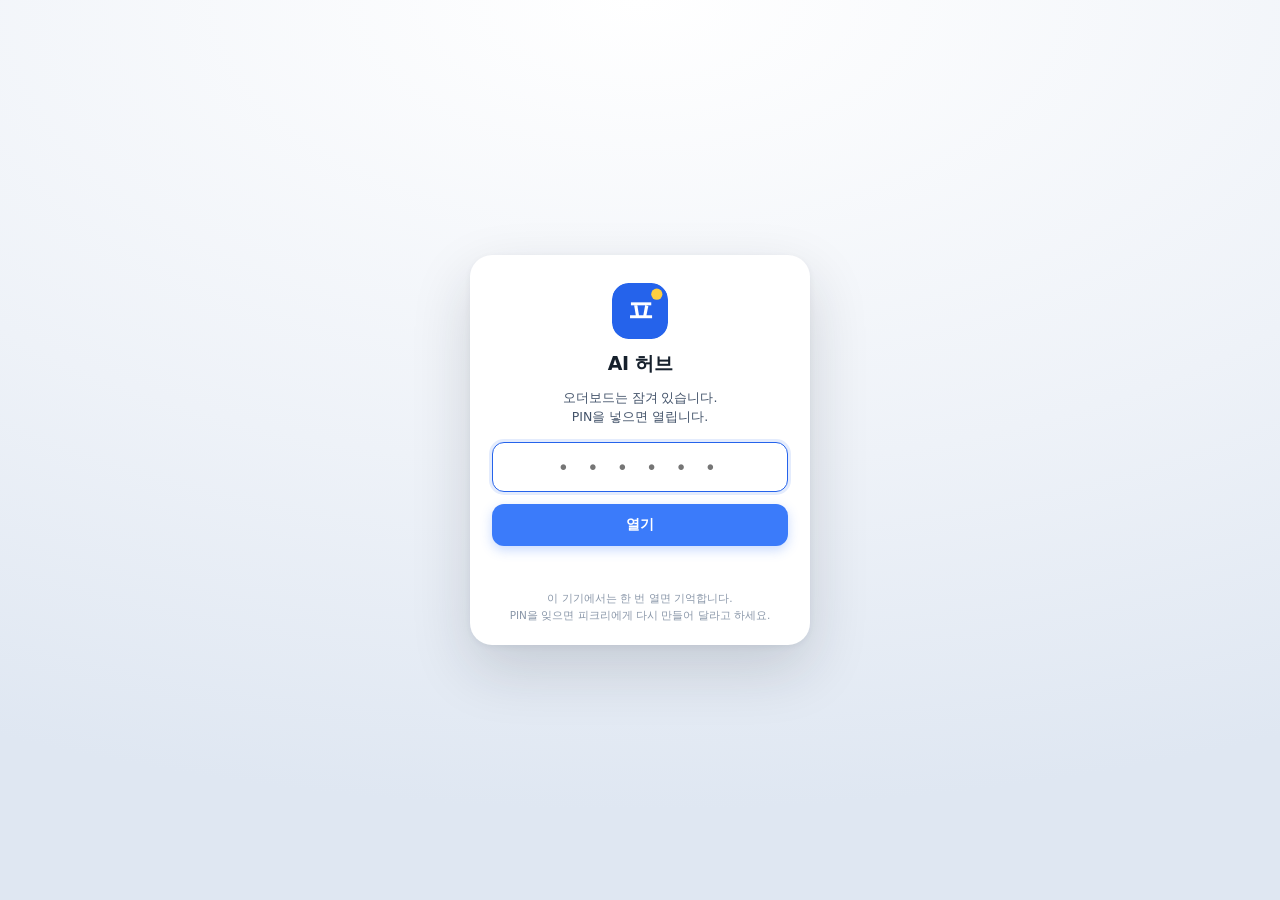
==== index.html @ d7af2b0c "AI 허브 PWA 배포 (PIN 잠금)" ====
<!DOCTYPE html>
<html lang="ko">
<head>
<meta charset="utf-8" />
<meta name="viewport" content="width=device-width, initial-scale=1, viewport-fit=cover" />
<meta name="theme-color" content="#2563eb" />
<meta name="apple-mobile-web-app-capable" content="yes" />
<meta name="mobile-web-app-capable" content="yes" />
<meta name="apple-mobile-web-app-status-bar-style" content="default" />
<meta name="apple-mobile-web-app-title" content="AI 허브" />
<link rel="manifest" href="manifest.json" />
<link rel="apple-touch-icon" href="icons/icon-180.png" />
<title>AI 허브 · 피크리 · 부이 · 키링 · 뀨</title>
<link rel="stylesheet" href="styles.css" />
<link rel="icon" href="data:image/svg+xml,<svg xmlns='http://www.w3.org/2000/svg' viewBox='0 0 32 32'><rect width='32' height='32' rx='9' fill='%232eb872'/><text x='16' y='23' font-size='19' font-weight='800' text-anchor='middle' fill='%23fff' font-family='sans-serif'>ㅍ</text></svg>" />
</head>
<body>
<!-- AI 허브 PWA — 잠금 화면 (스냅샷은 AES-GCM으로 암호화되어 있습니다) -->
<div class="lock" id="lock">
  <form class="lock-card" id="lockForm" autocomplete="off">
    <div class="lock-mark" aria-hidden="true">
      <svg viewBox="0 0 40 40"><rect width="40" height="40" rx="12" fill="#2563eb"/><text x="20" y="28" font-size="22" font-weight="800" text-anchor="middle" fill="#ffffff" font-family="sans-serif">ㅍ</text><circle cx="32" cy="8" r="4" fill="#ffcf3f"/></svg>
    </div>
    <h1 class="lock-title">AI 허브</h1>
    <p class="lock-sub">오더보드는 잠겨 있습니다.<br>PIN을 넣으면 열립니다.</p>
    <label class="lock-field">
      <span class="sr-only">PIN</span>
      <input id="lockPin" type="password" inputmode="numeric" pattern="[0-9]*" maxlength="8" placeholder="• • • • • •" aria-label="PIN" />
    </label>
    <button class="send-btn lock-btn" id="lockBtn" type="submit">열기</button>
    <p class="lock-msg" id="lockMsg" role="status"></p>
    <p class="lock-fine">이 기기에서는 한 번 열면 기억합니다.<br>PIN을 잊으면 피크리에게 다시 만들어 달라고 하세요.</p>
  </form>
</div>
<div class="app">

  <!-- ===================== 상단 ===================== -->
  <header class="topbar">
    <div class="topbar-main">
      <div class="brand">
        <div class="brand-mark" aria-hidden="true">
          <svg viewBox="0 0 40 40"><rect width="40" height="40" rx="12" fill="#2eb872"/><text x="20" y="28" font-size="22" font-weight="800" text-anchor="middle" fill="#ffffff" font-family="sans-serif">ㅍ</text><circle cx="32" cy="8" r="4" fill="#ffcf3f"/></svg>
        </div>
        <div class="brand-txt">
          <div class="brand-line">
            <strong>AI 허브</strong>
            <span class="livepill" id="livePill" title="연결 상태">
              <span class="dot" id="liveDot"></span><span id="liveText">연결 확인 중</span>
            </span>
          </div>
          <p class="brand-sub" id="brandSub">AI들이 실시간으로 답합니다</p>
        </div>
      </div>

      <div class="topbar-actions">
        <button class="icon-btn" id="refreshBtn" type="button" title="오더보드 새로고침" aria-label="새로고침">⟳</button>
        <button class="ghost-btn" id="topSettingsBtn" type="button">설정</button>
      </div>
    </div>

    <!-- AI 프로필 배지 -->
    <div class="profiles" id="profiles" aria-label="참여 AI"></div>
  </header>

  <!-- ===================== 탭 ===================== -->
  <nav class="tabs" role="tablist" aria-label="화면 전환">
    <button class="tab active" role="tab" aria-selected="true" data-view="chat" type="button">
      <span class="tab-ico" aria-hidden="true">💬</span><span class="tab-label">단톡방</span><span class="tab-count" id="tabCountChat">–</span>
    </button>
    <button class="tab" role="tab" aria-selected="false" data-view="board" type="button">
      <span class="tab-ico" aria-hidden="true">📋</span><span class="tab-label">오더보드·토론</span><span class="tab-count" id="tabCountBoard">–</span>
    </button>
    <button class="tab" role="tab" aria-selected="false" data-view="settings" type="button">
      <span class="tab-ico" aria-hidden="true">⚙️</span><span class="tab-label">설정</span><span class="tab-count" id="tabCountSettings">–</span>
    </button>
  </nav>

  <main class="main">

    <!-- ===================== 단톡방 ===================== -->
    <section class="view active" id="view-chat" role="tabpanel" aria-label="AI 단톡방">
      <div class="room">

        <div class="room-bar">
          <div class="room-title">
            <span class="room-ico" aria-hidden="true">💬</span>
            <div class="room-tt">
              <strong>AI 단톡방</strong>
              <span id="roomSub">피크리 · 부이 · 키링 · 뀨 · 제미나이 · 클로드 · 방장</span>
            </div>
          </div>
          <div class="room-tools">
            <span class="engine-pill" id="enginePill">Gemini 키 없음</span>
            <span class="round-pill" id="roundPill" hidden></span>
            <button class="icon-btn" id="jumpBottom" type="button" title="맨 아래로" aria-label="맨 아래로">↓</button>
          </div>
        </div>

        <div class="room-feed" id="roomFeed" aria-live="polite" aria-label="대화 타임라인"></div>

        <!-- 하단 고정 입력: 대상 칩 + 입력 + 전송 -->
        <form class="room-composer" id="composerForm" autocomplete="off">
          <div class="chips mini" id="chipsMini" role="radiogroup" aria-label="대상 선택">
            <button class="chip-target" type="button" data-target="모두에게" role="radio" aria-checked="true"><span class="ct-ico">📣</span>모두에게</button>
            <button class="chip-target" type="button" data-target="피크리" role="radio" aria-checked="false"><span class="ct-av" data-av="pikri"></span>피크리</button>
            <button class="chip-target" type="button" data-target="부이" role="radio" aria-checked="false"><span class="ct-av" data-av="bui"></span>부이</button>
            <button class="chip-target" type="button" data-target="키링" role="radio" aria-checked="false"><span class="ct-av" data-av="keyring"></span>키링</button>
            <button class="chip-target" type="button" data-target="뀨" role="radio" aria-checked="false"><span class="ct-av" data-av="kkyu"></span>뀨</button>
            <button class="chip-target" type="button" data-target="제미나이" role="radio" aria-checked="false"><span class="ct-av" data-av="gemini"></span>제미나이</button>
            <button class="chip-target" type="button" data-target="클로드" role="radio" aria-checked="false"><span class="ct-av" data-av="claude"></span>클로드</button>
          </div>
          <div class="inputrow">
            <textarea id="roomInput" rows="1" placeholder="방장님, 한마디 던져 보세요" aria-label="메시지 입력"></textarea>
            <button class="send-btn" id="roomSend" type="button" aria-label="보내기">전송</button>
          </div>
          <div class="composer-foot">
            <span class="fine" id="sendHint">설정에서 Gemini 키를 넣으면 4명이 바로 답합니다</span>
          </div>
        </form>
      </div>
    </section>

    <!-- ===================== 오더보드·토론로그 ===================== -->
    <section class="view" id="view-board" role="tabpanel" aria-label="오더보드·토론로그">
      <div class="page">
        <div class="page-head">
          <div>
            <h2>오더보드 · 토론로그</h2>
            <p class="page-sub" id="boardSub">구글 시트 <b>AI 비서 통합 오더 보드</b>를 그대로 읽어옵니다.</p>
          </div>
          <div class="page-tools">
            <div class="seg" id="viewToggle" role="group" aria-label="보기 방식">
              <button class="seg-btn active" data-layout="card" type="button">카드</button>
              <button class="seg-btn" data-layout="table" type="button">표</button>
            </div>
          </div>
        </div>

        <div class="filters" id="boardFilters">
          <button class="filter active" data-filter="all" type="button">전체 <b>–</b></button>
          <button class="filter" data-filter="진행중" type="button">진행중 <b>–</b></button>
          <button class="filter" data-filter="검수완료" type="button">검수완료 <b>–</b></button>
          <button class="filter" data-filter="확정" type="button">확정 <b>–</b></button>
          <button class="filter" data-filter="대기" type="button">대기 <b>–</b></button>
          <div class="filter-search">
            <input id="boardSearch" type="search" placeholder="오더 내용 · AI 의견 검색" aria-label="오더 검색" />
          </div>
        </div>

        <div class="orders card-layout" id="orderList"></div>
        <div class="table-wrap" id="orderTableWrap" hidden>
          <table class="cmp orders-table">
            <thead>
              <tr><th>ID</th><th>등록</th><th>오더 내용</th><th>담당</th><th>상태</th><th>의견</th><th>결론</th></tr>
            </thead>
            <tbody id="orderTableBody"></tbody>
          </table>
        </div>

        <h3 class="sec-h">🔥 토론로그 <span class="sec-sub">AI들이 서로 교차확인·반론·보완한 기록</span></h3>
        <div class="threads" id="threadList"></div>
      </div>
    </section>

    <!-- ===================== 설정 ===================== -->
    <section class="view" id="view-settings" role="tabpanel" aria-label="설정">
      <div class="page narrow">
        <div class="page-head">
          <div>
            <h2>설정</h2>
            <p class="page-sub">실시간 엔진과 연결 상태를 여기서 관리합니다. 비밀값은 이 브라우저에만 저장됩니다.</p>
          </div>
        </div>

        <!-- Gemini 실시간 엔진 -->
        <div class="card block" id="geminiCard">
          <h3 class="card-h">실시간 AI 단톡방 · Gemini <span class="tag-local">이 브라우저에만 저장</span></h3>
          <p class="fine">
            API 키를 넣으면 단톡방에서 부이 → 키링 → 뀨 → 피크리가 <b>실시간으로 이어서</b> 답합니다.
            키는 이 브라우저의 <code>localStorage</code>에만 남고, 코드·GitHub 저장소에는 절대 저장하지 않습니다.
            키 발급: <a href="https://aistudio.google.com/apikey" target="_blank" rel="noopener noreferrer">aistudio.google.com/apikey</a>
          </p>
          <label class="field">
            <span>Gemini API 키 <b class="state" id="geminiKeyState">없음</b></span>
            <input id="geminiKey" type="password" autocomplete="off" spellcheck="false" placeholder="AQ.… 또는 AIza…" />
          </label>
          <label class="field">
            <span>모델 <b class="state" id="geminiModelState">—</b></span>
            <select id="geminiModelPick" aria-label="모델 선택">
              <option value="gemini-4-argon">아르곤 · 최상위 (gemini-4-argon) — 유료 등급 필요</option>
              <option value="gemini-4-hydrogen">하이드로젠 · 고성능 (gemini-4-hydrogen) — 기본</option>
              <option value="gemini-3.8-flash">3.8 flash (gemini-3.8-flash)</option>
              <option value="gemini-3.5-flash">3.5 flash (gemini-3.5-flash)</option>
              <option value="gemini-3.1-flash-lite">3.1 flash-lite · 빠름</option>
              <option value="gemini-3.5-flash-lite">3.5 flash-lite · 가장 빠름</option>
              <option value="__custom">직접 입력…</option>
            </select>
          </label>
          <label class="field">
            <span>모델 ID (위에서 고르거나 직접 입력)</span>
            <input id="geminiModel" type="text" list="geminiModelList" autocomplete="off" spellcheck="false" placeholder="gemini-4-hydrogen" />
            <datalist id="geminiModelList"></datalist>
          </label>
          <div class="row-actions">
            <button class="ghost-btn primary" id="saveGemini" type="button">저장</button>
            <button class="ghost-btn" id="loadModels" type="button">모델 목록 불러오기</button>
            <button class="ghost-btn" id="testGemini" type="button">연결 테스트</button>
            <button class="ghost-btn" id="clearGemini" type="button">키 지우기</button>
          </div>
          <p class="fine" id="geminiResult">기본값: 하이드로젠(gemini-4-hydrogen). 아르곤은 유료 등급 키에서 동작합니다.</p>
        </div>

        <!-- 텔레그램 미러 -->
        <div class="card block">
          <h3 class="card-h">텔레그램 연동 (선택) <span class="tag-local">이 브라우저에만 저장</span></h3>
          <p class="fine">
            봇 토큰과 방 ID를 넣으면 단톡방 대화를 텔레그램 방으로도 보낼 수 있습니다.
          </p>
          <label class="field">
            <span>텔레그램 봇 토큰</span>
            <input id="localToken" type="password" autocomplete="off" placeholder="1234567890:AAH… (비워두면 저장 안 함)" />
          </label>
          <label class="field">
            <span>텔레그램 방 ID</span>
            <input id="localChat" type="text" inputmode="numeric" autocomplete="off" placeholder="-100…" />
          </label>
          <label class="switch">
            <input id="tgMirror" type="checkbox" />
            <span>단톡방 대화를 텔레그램에도 보내기</span>
          </label>
          <div class="row-actions">
            <button class="ghost-btn primary" id="saveLocal" type="button">저장</button>
            <button class="ghost-btn" id="clearLocal" type="button">지우기</button>
            <button class="ghost-btn" id="verifyBtn" type="button">텔레그램 자격 확인</button>
          </div>
          <p class="fine" id="verifyResult"></p>
        </div>

        <!-- 대화 기록 -->
        <div class="card block">
          <h3 class="card-h">대화 기록</h3>
          <p class="fine" id="roomHistoryInfo">저장된 메시지 0개 · 이 브라우저에만 남습니다</p>
          <div class="row-actions">
            <button class="ghost-btn" id="roomExport" type="button">기록 복사</button>
            <button class="ghost-btn" id="roomReset" type="button">대화 초기화</button>
          </div>
          <p class="fine">새로고침해도 대화는 이어집니다. 초기화해도 오더보드·시트는 그대로입니다.</p>
        </div>

        <!-- 연결 상태 -->
        <div class="card block" id="settingsStatus">
          <h3 class="card-h">연결 상태</h3>
          <div id="serverStatus" class="kv"></div>
          <div class="row-actions">
            <button class="ghost-btn" id="refreshBtn2" type="button">오더보드 새로고침</button>
          </div>
        </div>

        <div class="card block">
          <h3 class="card-h">보안 체크리스트</h3>
          <ul class="checklist">
            <li>Gemini API 키·봇 토큰은 <b>index.html · app.js · room.js</b>에 절대 넣지 않는다 — 브라우저 <code>localStorage</code>에만</li>
            <li>공개 저장소(alfksehfltk1/AI-Hub)에는 스냅샷을 <b>AES-GCM</b>으로 암호화해 올린다 (PIN 없이는 못 읽음)</li>
            <li>앱은 PIN 잠금 뒤에 열린다 — 폰을 잠깐 빌려줘도 대화·오더가 보이지 않는다</li>
            <li>API 키는 브라우저에서만 쓰이고, 화면·로그·저장 파일에 평문으로 남기지 않는다</li>
            <li>텔레그램 미러는 켤 때만 전송한다 (기본 꺼짐)</li>
          </ul>
        </div>

        <div class="card block">
          <h3 class="card-h">홈 화면에 추가</h3>
          <pre class="code">삼성 인터넷 : 메뉴(≡) → 홈 화면에 추가
크롬        : ⋮ → 앱 설치 / 홈 화면에 추가</pre>
          <p class="fine">
            추가하면 주소창 없이 <b>단독 앱</b>으로 열립니다. 화면은 마지막으로 받은 스냅샷을 함께 저장해 두어
            잠깐 인터넷이 끊겨도 보입니다.
          </p>
        </div>
      </div>
    </section>
  </main>
</div>

<div class="toast" id="toast" role="status" hidden></div>

<script src="lock.js"></script>
</body>
</html>
---- styles.css ----
/* =========================================================
   AI 허브 — 피크리 · 부이 · 키링 · 뀨
   styles.css  (v2)
   ========================================================= */

:root{
  --ink:#16202c;
  --ink-2:#43536a;
  --ink-3:#8a97a9;
  --line:#e4eaf3;
  --line-2:#eef2f8;
  --surface:#ffffff;
  --canvas:#eef2f8;

  --green:#2eb872;
  --green-ink:#1c8f56;
  --green-soft:#e8f8ef;
  --yellow:#ffc93c;
  --yellow-soft:#fff8e3;
  --violet:#7a6cf0;
  --violet-soft:#f0edff;
  --blue:#2f7bf6;
  --blue-soft:#e9f1ff;
  --red:#d9534f;

  --chat-top:#e9f0f9;
  --chat-bottom:#dbe5f2;
  --user-bubble:#3b7bfa;

  --radius:16px;
  --shadow-sm:0 1px 2px rgba(22,32,44,.06), 0 1px 3px rgba(22,32,44,.04);
  --shadow-md:0 6px 18px rgba(22,32,44,.08);
  --shadow-lg:0 24px 60px rgba(22,32,44,.18);
  --font:"Pretendard Variable","Pretendard","Apple SD Gothic Neo","Noto Sans KR","Noto Sans CJK KR","Malgun Gothic",system-ui,sans-serif;
}

*{box-sizing:border-box}
html,body{height:100%}
body{
  margin:0;font-family:var(--font);color:var(--ink);background:var(--canvas);
  -webkit-font-smoothing:antialiased;text-rendering:optimizeLegibility;
}
button,input,textarea,select{font:inherit;color:inherit}
button{cursor:pointer}
[hidden]{display:none !important}
:focus-visible{outline:3px solid rgba(47,123,246,.45);outline-offset:2px}
code{font-family:"SFMono-Regular",ui-monospace,Menlo,Consolas,monospace;font-size:.92em;background:#f2f5fa;padding:1px 5px;border-radius:5px;color:#2b3a4d}
.muted{color:var(--ink-3);font-weight:600}

/* ---------- shell ---------- */
.app{height:100dvh;display:flex;flex-direction:column;overflow:hidden}

/* ---------- 상단 ---------- */
.topbar{
  flex:none;display:flex;flex-wrap:wrap;align-items:center;justify-content:space-between;
  gap:10px 16px;padding:10px 18px;background:var(--surface);border-bottom:1px solid var(--line);z-index:20;
}
.topbar-main{display:flex;align-items:center;justify-content:space-between;gap:14px;flex:1 1 auto;min-width:0}
.brand{display:flex;align-items:center;gap:11px;min-width:0}
.brand-mark{width:40px;height:40px;flex:none;border-radius:12px;box-shadow:var(--shadow-sm);overflow:hidden}
.brand-mark svg{display:block;width:100%;height:100%}
.brand-txt{min-width:0}
.brand-line{display:flex;align-items:center;gap:8px;flex-wrap:wrap}
.brand-line strong{font-size:16.5px;letter-spacing:-.35px}
.brand-sub{margin:2px 0 0;font-size:12px;color:var(--ink-2);letter-spacing:-.2px}
.topbar-actions{display:flex;align-items:center;gap:7px;flex:none}

.livepill{
  display:inline-flex;align-items:center;gap:6px;font-size:11px;font-weight:800;color:#5f6f86;
  background:#f2f5fa;border:1px solid var(--line);border-radius:999px;padding:3px 9px;white-space:nowrap;
}
.livepill .dot{width:7px;height:7px;border-radius:50%;background:#b9c5d6}
.livepill.on{color:var(--green-ink);background:var(--green-soft);border-color:#c9eeda}
.livepill.on .dot{background:var(--green);animation:pulse 2.2s infinite}
.livepill.demo{color:#9a6a00;background:var(--yellow-soft);border-color:#ffe0a3}
.livepill.demo .dot{background:var(--yellow)}
@keyframes pulse{0%{box-shadow:0 0 0 0 rgba(46,184,114,.5)}70%{box-shadow:0 0 0 7px rgba(46,184,114,0)}100%{box-shadow:0 0 0 0 rgba(46,184,114,0)}}

.ghost-btn{
  display:inline-flex;white-space:nowrap;align-items:center;gap:6px;border:1px solid var(--line);
  background:#fff;border-radius:10px;padding:7px 12px;font-size:12.5px;font-weight:700;color:var(--ink-2);transition:.15s;
}
.ghost-btn:hover{border-color:#cfdaea;background:#f8fafd;color:var(--ink)}
.ghost-btn.primary{background:var(--ink);border-color:var(--ink);color:#fff}
.ghost-btn.primary:hover{background:#243447;color:#fff}
.icon-btn{
  display:inline-grid;place-items:center;width:33px;height:33px;border-radius:10px;border:1px solid var(--line);
  background:#fff;color:var(--ink-2);font-size:14px;transition:.15s;
}
.icon-btn:hover{background:#f6f9fd;border-color:#cfdaea}

/* ---------- AI 프로필 배지 ---------- */
.profiles{display:flex;align-items:center;gap:6px;overflow-x:auto;scrollbar-width:none;padding:1px;flex:0 1 auto}
.profiles::-webkit-scrollbar{display:none}
.profile{
  display:flex;align-items:center;gap:7px;flex:none;border:1px solid var(--line);background:#fff;
  border-radius:12px;padding:5px 10px 5px 6px;box-shadow:var(--shadow-sm);
}
.profile .pf-av{width:26px;height:26px;border-radius:8px;overflow:hidden;flex:none}
.profile .pf-av svg,[data-av] svg{display:block;width:100%;height:100%}
.profile .pf-txt{display:flex;flex-direction:column;line-height:1.22;min-width:0}
.profile .pf-name{display:flex;align-items:center;gap:4px;font-size:12px;font-weight:800;letter-spacing:-.2px;white-space:nowrap}
.profile .pf-role{font-size:10px;color:var(--ink-3);white-space:nowrap}
.profile.pikri{border-color:#c9eeda;background:linear-gradient(180deg,#f7fdf9,#eefaf3)}
.profile.bui{border-color:#dcd6ff;background:linear-gradient(180deg,#faf9ff,#f2f0ff)}
.profile.keyring{border-color:#ffe3a3;background:linear-gradient(180deg,#fffcf2,#fff7e2)}
.profile.kkyu{border-color:#c9ddff;background:linear-gradient(180deg,#f7faff,#eaf2ff)}
.pf-dot{width:6px;height:6px;border-radius:50%;background:var(--green);flex:none}

/* ---------- 탭 ---------- */
.tabs{
  flex:none;display:flex;gap:5px;padding:8px 18px;background:var(--surface);
  border-bottom:1px solid var(--line);overflow-x:auto;scrollbar-width:none;z-index:15;
}
.tabs::-webkit-scrollbar{display:none}
.tab{
  display:inline-flex;align-items:center;gap:6px;flex:none;border:1px solid transparent;background:transparent;
  border-radius:11px;padding:8px 13px;font-size:13px;font-weight:700;color:var(--ink-2);transition:.15s;white-space:nowrap;
}
.tab:hover{background:#f4f7fc;color:var(--ink)}
.tab.active{background:#eef4ff;border-color:#cfe0ff;color:#1d5fd0}
.tab-ico{font-size:14px;line-height:1}
.tab-count{
  font-size:10.5px;font-weight:800;color:var(--ink-3);background:#f1f4fa;border-radius:999px;
  padding:1px 6px;min-width:18px;text-align:center;font-variant-numeric:tabular-nums;
}
.tab.active .tab-count{background:#d9e7ff;color:#1d5fd0}

/* ---------- views ---------- */
.main{flex:1;min-height:0;position:relative}
.view{display:none;height:100%;min-height:0}
.view.active{display:block}

/* =========================================================
   대화·결정
   ========================================================= */
.chat-grid{height:100%;display:grid;grid-template-columns:minmax(0,1fr) 316px;min-height:0}
.chat-col{
  display:flex;flex-direction:column;min-height:0;min-width:0;
  background:linear-gradient(180deg,var(--chat-top),var(--chat-bottom));position:relative;
}

/* 지시 남기기 카드 */
.order-card{
  flex:none;margin:12px 16px 0;max-width:760px;width:calc(100% - 32px);align-self:center;
  background:rgba(255,255,255,.96);backdrop-filter:blur(10px);
  border:1px solid #d9e3f0;border-radius:18px;padding:12px 14px;
  box-shadow:0 8px 22px rgba(29,55,90,.10);z-index:5;
}
.oc-head{display:flex;align-items:center;justify-content:space-between;gap:8px;margin-bottom:9px}
.oc-title{margin:0;font-size:13.5px;font-weight:900;letter-spacing:-.3px}
.oc-title::before{content:"✏️";margin-right:5px;font-size:12px}
.oc-route{font-size:10.5px;font-weight:800;color:#9a6a00;background:var(--yellow-soft);border:1px solid #ffe0a3;border-radius:999px;padding:2px 8px;white-space:nowrap}
.oc-route.live{color:var(--green-ink);background:var(--green-soft);border-color:#c9eeda}

.chips{display:flex;gap:6px;overflow-x:auto;scrollbar-width:none;padding-bottom:1px}
.chips::-webkit-scrollbar{display:none}
.chip-target{
  display:inline-flex;align-items:center;gap:5px;flex:none;border:1px solid var(--line);background:#fff;
  border-radius:999px;padding:5px 11px 5px 8px;font-size:12px;font-weight:800;color:#5b6b80;transition:.14s;
}
.chip-target:hover{border-color:#c6d5e8;background:#f8fbff;transform:translateY(-1px)}
.chip-target .ct-av{width:17px;height:17px;border-radius:5px;overflow:hidden;flex:none}
.chip-target .ct-ico{font-size:11px}
.chip-target[aria-checked="true"]{background:var(--ink);border-color:var(--ink);color:#fff;box-shadow:0 2px 8px rgba(22,32,44,.22)}
.chip-target[aria-checked="true"] .ct-av{box-shadow:0 0 0 1.5px rgba(255,255,255,.75)}
.chip-target[data-target="모두에게"][aria-checked="true"]{background:linear-gradient(135deg,#2b3d55,#16202c)}

.oc-field{margin-top:9px}
.oc-field textarea,#quickInput{
  width:100%;border:1px solid var(--line);background:#f8fafd;border-radius:13px;
  padding:10px 12px;font-size:13.4px;line-height:1.5;resize:none;transition:.15s;
}
.oc-field textarea{min-height:56px;max-height:150px}
.oc-field textarea:focus,#quickInput:focus{outline:none;border-color:#b9d1f7;background:#fff;box-shadow:0 0 0 4px rgba(47,123,246,.1)}
.oc-foot{display:flex;align-items:center;justify-content:space-between;gap:10px;margin-top:9px}
.oc-hint{font-size:10.5px;color:#8ea0b6;line-height:1.45}
.send-btn{
  flex:none;border:0;border-radius:12px;background:var(--user-bubble);color:#fff;font-size:13px;font-weight:800;
  padding:10px 17px;box-shadow:0 4px 12px rgba(59,123,250,.28);transition:.15s;
}
.send-btn:hover{background:#2f6ae6}
.send-btn:disabled{background:#c3d3ec;box-shadow:none;cursor:default}
.send-btn.compact{border-radius:12px;padding:0 14px;height:40px;font-size:12.5px}
.oc-result{
  margin-top:9px;border-radius:11px;padding:8px 11px;font-size:11.5px;line-height:1.6;
  background:#f3fbf6;border:1px solid #cdeedd;color:#1b3d2c;
}
.oc-result.err{background:#fdf2f2;border-color:#f6cfcf;color:#8a2f2f}
.oc-result b{color:inherit}

/* 타임라인 */
.room-head{
  flex:none;display:flex;align-items:center;justify-content:space-between;gap:10px;
  padding:9px 16px;margin-top:10px;background:rgba(255,255,255,.78);backdrop-filter:blur(10px);
  border-top:1px solid rgba(196,210,228,.6);border-bottom:1px solid rgba(196,210,228,.6);
}
.room-title{display:flex;align-items:center;gap:9px;min-width:0}
.room-ico{font-size:16px}
.room-title strong{display:block;font-size:13.5px;letter-spacing:-.2px}
.room-title span{display:block;font-size:11px;color:var(--ink-3);margin-top:1px}
.room-tools{display:flex;align-items:center;gap:8px}
.room-note{font-size:11px;color:var(--ink-3);white-space:nowrap}

.feed{flex:1;min-height:0;overflow-y:auto;overscroll-behavior:contain;padding:14px 16px 8px}
.feed::-webkit-scrollbar{width:9px}
.feed::-webkit-scrollbar-thumb{background:rgba(120,140,165,.34);border-radius:9px;border:2px solid transparent;background-clip:content-box}
.feed-inner{max-width:760px;margin:0 auto;display:flex;flex-direction:column;gap:13px}

.daydiv{display:flex;justify-content:center;margin:6px 0 0}
.daydiv span{
  font-size:11px;font-weight:700;color:#5d6f86;background:rgba(255,255,255,.75);
  border-radius:999px;padding:4px 12px;box-shadow:var(--shadow-sm);
}

.msg{display:flex;gap:9px;align-items:flex-start;animation:rise .28s ease both}
@keyframes rise{from{opacity:0;transform:translateY(7px)}to{opacity:1;transform:none}}
.msg .avatar{flex:none;width:36px;height:36px;border-radius:12px;overflow:hidden;box-shadow:var(--shadow-sm);background:#fff}
.msg .avatar svg{display:block;width:100%;height:100%}
.msg-main{min-width:0;max-width:calc(100% - 48px);display:flex;flex-direction:column;align-items:flex-start}
.msg-head{display:flex;align-items:center;gap:6px;margin:0 0 4px 2px;flex-wrap:wrap}
.msg-head .name{font-size:12.5px;font-weight:800;color:#2c3a4d;letter-spacing:-.2px}
.badge{font-size:9.5px;font-weight:800;letter-spacing:.2px;border-radius:6px;padding:2px 6px;line-height:1.35;background:#eef1f6;color:#6b7a8f;border:1px solid #e2e7ef}
.badge.owner{background:var(--green-soft);color:var(--green-ink);border-color:#c9eeda}
.badge.admin{background:#fff4dc;color:#9a6a00;border-color:#ffe0a3}
.badge.tag{background:var(--blue-soft);color:#1d5fd0;border-color:#d8e6ff}

.bubble{
  position:relative;background:#fff;border-radius:4px 15px 15px 15px;padding:10px 13px;
  font-size:13.4px;line-height:1.62;color:#22303f;box-shadow:var(--shadow-sm);
  word-break:break-word;white-space:pre-wrap;
}
.bubble.called{border:2px solid var(--yellow);background:linear-gradient(180deg,#fffdf5,#fffaf0);box-shadow:0 2px 12px rgba(255,201,60,.28);padding-top:9px}
.calllabel{
  display:inline-flex;align-items:center;gap:5px;margin:0 0 6px -4px;font-size:10px;font-weight:800;color:#8a6400;
  background:#ffeeb8;border:1px solid #ffdc7a;border-radius:7px;padding:2px 8px;letter-spacing:-.1px;
}
.mention{font-weight:800;color:#1d6fe0;background:rgba(47,123,246,.09);border-radius:5px;padding:0 3px}
.msg-foot{display:flex;align-items:center;gap:6px;margin:4px 2px 0;font-size:10px;color:#74879c;flex-wrap:wrap}

.msg.me{flex-direction:row-reverse}
.msg.me .msg-main{align-items:flex-end}
.msg.me .msg-head{margin:0 2px 4px 0}
.msg.me .bubble{background:var(--user-bubble);color:#fff;border-radius:15px 4px 15px 15px;box-shadow:0 2px 10px rgba(59,123,250,.28)}
.msg.me .msg-foot{justify-content:flex-end}
.bubble.user .mention{color:#fff;background:rgba(255,255,255,.22)}

/* 배달 상태 */
.delivery{display:flex;gap:4px;flex-wrap:wrap;margin-top:7px}
.msg.me .delivery{justify-content:flex-end}
.d-chip{
  display:inline-flex;align-items:center;gap:3px;font-size:9.5px;font-weight:800;border-radius:6px;padding:2px 6px;
  background:rgba(255,255,255,.9);color:#5b6b80;border:1px solid rgba(22,32,44,.06);
}
.d-chip.ok{background:#eafaf1;color:#147a48}
.d-chip.fail{background:#fdecec;color:#a32f2a}
.d-chip.skip{background:#f2f5fa;color:#8494a8}

/* 오더 칩 / 결정 블록 */
.order-chip{
  display:flex;align-items:center;gap:8px;width:100%;margin-top:8px;border:1px dashed #c9d6e8;background:#f7faff;
  border-radius:11px;padding:7px 10px;font-size:11.5px;font-weight:700;color:#2b4a73;text-align:left;
}
.order-chip:hover{border-color:#9dbcf0;background:#eff6ff}
.order-chip .oc-id{font-weight:900;color:#1d5fd0;font-size:12px}
.order-chip .oc-st{margin-left:auto;font-size:10px;font-weight:800;border-radius:999px;padding:2px 8px;background:#e8eef8;color:#54657c}
.order-chip .oc-st.done{background:#e6f8ee;color:#1c8f56}
.order-chip .oc-st.live{background:#e9f1ff;color:#1d5fd0}
.order-chip .oc-st.fixed{background:var(--violet-soft);color:#5a49d6}

.decision{
  margin-top:2px;border-radius:13px;padding:10px 12px;background:linear-gradient(180deg,#eefaf3,#e7f7ee);
  border:1px solid #cdeedd;box-shadow:var(--shadow-sm);max-width:100%;
}
.decision .dh{font-size:10px;font-weight:900;color:#1c8f56;letter-spacing:.4px;margin-bottom:4px}
.decision p{margin:0;font-size:12.6px;line-height:1.6;color:#1b3d2c;font-weight:600;word-break:break-word}
.decision a{display:inline-block;margin-top:6px;font-size:11.5px;font-weight:800;color:#1d5fd0;text-decoration:none}

.sysmsg{display:flex;justify-content:center;margin:2px 0}
.sysmsg span{font-size:10.5px;color:#7c8ea4;background:rgba(255,255,255,.7);border-radius:999px;padding:4px 11px}

/* 하단 입력 */
.composer{
  flex:none;background:rgba(255,255,255,.94);backdrop-filter:blur(12px);
  border-top:1px solid rgba(196,210,228,.7);padding:8px 14px 10px;
}
.composer .chips.mini{margin:0 auto 7px;max-width:760px}
.composer .chips.mini .chip-target{padding:3px 9px 3px 7px;font-size:11px;gap:4px}
.composer .chips.mini .chip-target .ct-av{width:15px;height:15px;border-radius:4px}
.inputrow{display:flex;align-items:flex-end;gap:8px;max-width:760px;margin:0 auto}
#quickInput{flex:1;min-width:0;min-height:40px;max-height:120px;font-size:13.2px}

/* 사이드 */
.side{border-left:1px solid var(--line);background:var(--surface);padding:13px;display:flex;flex-direction:column;gap:11px;overflow-y:auto;min-height:0}
.card{border:1px solid var(--line-2);border-radius:14px;padding:12px 13px;background:#fff;box-shadow:var(--shadow-sm)}
.card-h{margin:0 0 10px;font-size:11px;font-weight:800;color:#7a8899;letter-spacing:.3px;text-transform:uppercase}
.stat-row{display:grid;grid-template-columns:1fr 1fr;gap:7px;margin-bottom:10px}
.stat{border-radius:11px;padding:8px 10px;background:#f7fafd;border:1px solid var(--line-2)}
.stat b{display:block;font-size:18px;line-height:1.15;font-variant-numeric:tabular-nums}
.stat span{font-size:10px;color:var(--ink-3);font-weight:700}
.stat.done b{color:var(--green-ink)}
.stat.live b{color:#1d5fd0}
.stat.fixed b{color:#5a49d6}
.link-more{border:0;background:transparent;color:#1d5fd0;font-size:11.5px;font-weight:800;padding:2px 0}
.decisions{list-style:none;margin:0;padding:0;display:flex;flex-direction:column;gap:8px}
.decisions li{border-left:3px solid #cdeedd;padding-left:8px;font-size:11.5px;line-height:1.5;color:#46566b}
.decisions li b{display:block;font-size:10.5px;color:#1c8f56;margin-bottom:1px}
.decisions li.empty{border-left-color:#e4eaf3;color:#a3b0c2}
.conns{list-style:none;margin:0;padding:0;display:flex;flex-direction:column;gap:7px}
.conns li{display:flex;align-items:center;gap:7px;font-size:11.5px;color:#3c4a5c}
.conns .cdot{width:7px;height:7px;border-radius:50%;flex:none;background:#c3ccd9}
.conns .cdot.ok{background:var(--green)}
.conns .cdot.warn{background:var(--yellow)}
.conns .cdot.off{background:#c3ccd9}
.conns .cval{margin-left:auto;font-size:10.5px;font-weight:700;color:#7a8899}
.fine{margin:8px 0 0;font-size:10.5px;line-height:1.55;color:#93a2b6}
.fine.warn{color:#a06b12}

/* =========================================================
   페이지 공통
   ========================================================= */
.page{height:100%;overflow-y:auto;padding:20px 22px 60px;max-width:1120px;margin:0 auto}
.page.narrow{max-width:760px}
.page::-webkit-scrollbar{width:10px}
.page::-webkit-scrollbar-thumb{background:rgba(120,140,165,.3);border-radius:9px;border:3px solid transparent;background-clip:content-box}
.page-head{display:flex;align-items:flex-start;justify-content:space-between;gap:16px;flex-wrap:wrap;margin-bottom:15px}
.page-head h2{margin:0 0 5px;font-size:20px;letter-spacing:-.5px}
.page-sub{margin:0;font-size:12.5px;color:var(--ink-2);line-height:1.6}
.page-tools{display:flex;align-items:center;gap:7px}
.sec-h{margin:24px 0 11px;font-size:13.5px;font-weight:800;color:#2c3a4d;letter-spacing:-.2px}
.sec-sub{font-weight:600;font-size:11.5px;color:var(--ink-3);margin-left:5px}

.chip{display:inline-flex;align-items:center;font-size:10.5px;font-weight:800;border-radius:999px;padding:3px 9px;border:1px solid rgba(22,32,44,.05)}
.chip.done{background:var(--green-soft);color:var(--green-ink)}
.chip.live{background:var(--blue-soft);color:#1d5fd0}
.chip.fixed{background:var(--violet-soft);color:#5a49d6}
.chip.wait{background:#e8ecf3;color:#5f6f86}

.seg{display:inline-flex;border:1px solid var(--line);border-radius:10px;overflow:hidden;background:#fff}
.seg-btn{border:0;background:transparent;padding:6px 12px;font-size:11.5px;font-weight:800;color:var(--ink-2)}
.seg-btn.active{background:var(--ink);color:#fff}

/* 필터 */
.filters{display:flex;align-items:center;gap:6px;flex-wrap:wrap;margin-bottom:13px}
.filter{border:1px solid var(--line);background:#fff;border-radius:999px;padding:6px 12px;font-size:11.5px;font-weight:700;color:var(--ink-2)}
.filter b{font-weight:800;color:var(--ink-3);margin-left:4px}
.filter:hover{border-color:#cfdaea}
.filter.active{background:var(--ink);border-color:var(--ink);color:#fff}
.filter.active b{color:rgba(255,255,255,.72)}
.filter-search{margin-left:auto;min-width:200px;flex:0 1 270px}
.filter-search input{width:100%;border:1px solid var(--line);border-radius:11px;padding:8px 12px;font-size:12.5px;background:#fff}
.filter-search input:focus{outline:none;border-color:#b9d1f7;box-shadow:0 0 0 3px rgba(47,123,246,.1)}

/* 오더 카드 */
.orders{display:flex;flex-direction:column;gap:12px}
.order{background:#fff;border:1px solid var(--line);border-radius:18px;padding:14px 15px;box-shadow:var(--shadow-sm);transition:.2s}
.order.flash{box-shadow:0 0 0 3px rgba(255,201,60,.7),var(--shadow-md)}
.order-head{display:flex;align-items:center;gap:8px;flex-wrap:wrap;margin-bottom:8px}
.oid{font-size:12px;font-weight:900;color:#1d5fd0;background:#eef4ff;border:1px solid #d8e6ff;border-radius:8px;padding:2px 8px;letter-spacing:.2px}
.otime{font-size:11px;color:var(--ink-3);font-variant-numeric:tabular-nums}
.owner{font-size:10.5px;font-weight:800;color:#5b6b80;background:#f3f6fb;border-radius:7px;padding:2px 7px}
.order-head .chip{margin-left:auto}
.order-body{margin:0 0 11px;font-size:13.2px;line-height:1.6;color:#22303f;font-weight:600}
.opinions{display:grid;grid-template-columns:repeat(2,minmax(0,1fr));gap:8px}
.op{border:1px solid var(--line-2);border-radius:12px;padding:8px 11px;background:#fbfcfe;min-width:0}
.op .op-h{display:flex;align-items:center;gap:6px;margin-bottom:4px}
.op .op-av{width:18px;height:18px;border-radius:6px;overflow:hidden;flex:none}
.op .op-av svg{display:block;width:100%;height:100%}
.op .op-name{font-size:10.5px;font-weight:800;color:#3c4a5c}
.op p{margin:0;font-size:12px;line-height:1.55;color:#4a5a6e;word-break:break-word}
.op.empty p{color:#a9b5c6}
.op.pikri{border-left:3px solid var(--green)}
.op.bui{border-left:3px solid var(--violet)}
.op.keyring{border-left:3px solid var(--yellow)}
.op.kkyu{border-left:3px solid var(--blue)}
.conclusion{margin-top:9px;border-radius:12px;background:linear-gradient(180deg,#f2f8ff,#eef4ff);border:1px solid #dbe7f9;padding:9px 12px}
.conclusion .cl-h{font-size:10px;font-weight:800;color:#5b7ba8;letter-spacing:.3px;margin-bottom:3px}
.conclusion p{margin:0;font-size:12.2px;line-height:1.58;color:#22303f;font-weight:600}
.order-foot{display:flex;align-items:center;gap:8px;margin-top:9px;flex-wrap:wrap}
.linkbtn{display:inline-flex;align-items:center;gap:6px;border:1px solid #cfe0ff;background:#f2f7ff;color:#1d5fd0;border-radius:10px;padding:5px 10px;font-size:11.5px;font-weight:800;text-decoration:none}
.linkbtn:hover{background:#e6f0ff}
.order-foot .src{margin-left:auto;font-size:10px;color:#a3b0c2}
.board-empty{padding:38px 10px;text-align:center;color:var(--ink-3);font-size:13px}

/* 표 보기 */
.table-wrap{background:#fff;border:1px solid var(--line);border-radius:16px;overflow:auto;box-shadow:var(--shadow-sm)}
.cmp{width:100%;border-collapse:collapse;font-size:12px}
.cmp th,.cmp td{text-align:left;padding:9px 12px;border-bottom:1px solid var(--line-2);vertical-align:top}
.cmp thead th{background:#f8fafd;font-size:11px;color:#67788e;font-weight:800;position:sticky;top:0}
.cmp tbody tr:last-child td{border-bottom:0}
.cmp tbody tr:hover{background:#fafcff;cursor:pointer}
.orders-table td:first-child{font-weight:900;color:#1d5fd0;white-space:nowrap}
.orders-table td:nth-child(2){white-space:nowrap;color:var(--ink-3);font-variant-numeric:tabular-nums}
.orders-table .cell-text{max-width:420px}
.orders-table .opcount{white-space:nowrap;font-weight:800;color:#3c4a5c}
.orders-table .cell-verdict{max-width:260px;color:#4a5a6e}

/* 토론로그 */
.threads{display:flex;flex-direction:column;gap:12px}
.thread{background:#fff;border:1px solid var(--line);border-radius:18px;overflow:hidden;box-shadow:var(--shadow-sm)}
.thread-head{display:flex;align-items:center;gap:8px;flex-wrap:wrap;padding:12px 15px;border-bottom:1px solid var(--line-2);background:#fbfcfe}
.thread-head h3{margin:0;font-size:13px;letter-spacing:-.2px}
.thread-head .chip{margin-left:auto}
.debate{list-style:none;margin:0;padding:12px 15px 6px;display:flex;flex-direction:column;gap:11px}
.said{display:flex;gap:9px;align-items:flex-start;position:relative}
.said .line{position:absolute;left:14px;top:32px;bottom:-11px;width:2px;background:#edf1f7}
.said:last-of-type .line{display:none}
.sav{width:29px;height:29px;border-radius:10px;overflow:hidden;flex:none;box-shadow:var(--shadow-sm);z-index:1}
.sav svg{display:block;width:100%;height:100%}
.sbody{min-width:0;flex:1}
.sbody .sh{display:flex;align-items:center;gap:6px;flex-wrap:wrap;margin-bottom:3px}
.sbody .sname{font-size:11.5px;font-weight:800;color:#2c3a4d}
.sbody .to{font-size:10px;color:var(--ink-3);font-weight:700}
.sbody p{margin:0;font-size:12.4px;line-height:1.6;color:#46566b}
.tagcheck,.tagwarn,.tagadd,.tagrule,.tagwait{font-size:9.5px;font-weight:800;border-radius:6px;padding:2px 6px;white-space:nowrap}
.tagcheck{background:var(--green-soft);color:var(--green-ink)}
.tagwarn{background:#fff1e6;color:#b25c00}
.tagadd{background:var(--blue-soft);color:#1d5fd0}
.tagrule{background:var(--violet-soft);color:#5a49d6}
.tagwait{background:#f2f5fa;color:#5f6f86}
.verdict{margin:2px 15px 13px;border-radius:13px;padding:10px 12px;background:linear-gradient(180deg,#eefaf3,#e7f7ee);border:1px solid #cdeedd}
.verdict .vh{font-size:10px;font-weight:900;color:#1c8f56;letter-spacing:.4px;margin-bottom:3px}
.verdict p{margin:0;font-size:12.2px;line-height:1.6;color:#1b3d2c;font-weight:600}

/* 설정 */
.card.block{margin-bottom:12px}
.kv{display:flex;flex-direction:column;gap:7px}
.kv-row{display:flex;align-items:center;gap:8px;font-size:12px;color:#3c4a5c}
.kv-row .k{color:#7a8899;font-weight:700;min-width:96px}
.kv-row .v{margin-left:auto;font-weight:700;font-size:11.5px;color:#42536a;text-align:right;word-break:break-all}
.tag-local{font-size:9.5px;font-weight:800;color:#7a5bd0;background:var(--violet-soft);border-radius:6px;padding:2px 6px;margin-left:5px;text-transform:none}
.field{display:flex;flex-direction:column;gap:5px;margin-top:9px}
.field>span{font-size:11px;font-weight:800;color:#7a8899}
.field input{border:1px solid var(--line);border-radius:11px;padding:9px 12px;font-size:12.5px;background:#f8fafd}
.field input:focus{outline:none;border-color:#b9d1f7;background:#fff;box-shadow:0 0 0 3px rgba(47,123,246,.1)}
.row-actions{display:flex;gap:7px;flex-wrap:wrap;margin-top:10px}
.code{margin:8px 0 0;background:#101b29;color:#c8e1ff;border-radius:12px;padding:11px 13px;font-size:11px;line-height:1.6;overflow:auto;font-family:"SFMono-Regular",ui-monospace,Menlo,Consolas,monospace}
.checklist{margin:8px 0 0;padding:0;list-style:none;display:flex;flex-direction:column;gap:6px}
.checklist li{position:relative;padding-left:22px;font-size:12px;line-height:1.6;color:#46566b}
.checklist li::before{content:"🛡";position:absolute;left:0;top:0;font-size:11px}

/* 토스트 */
.toast{
  position:fixed;left:50%;bottom:24px;transform:translateX(-50%);z-index:200;background:#16202c;color:#fff;
  font-size:12.5px;font-weight:700;border-radius:12px;padding:10px 16px;box-shadow:var(--shadow-lg);
  animation:rise .2s ease;max-width:calc(100% - 32px);text-align:center;
}

/* =========================================================
   반응형
   ========================================================= */
@media (max-width:1180px){
  .chat-grid{grid-template-columns:minmax(0,1fr) 280px}
  .side{padding:11px}
  .profiles{order:3;flex:1 1 100%}
  .profile{padding:4px 9px 4px 5px}
}
@media (max-width:900px){
  .chat-grid{grid-template-columns:minmax(0,1fr)}
  .side{display:none}
  .profiles{order:3;flex:1 1 100%}
}
@media (max-width:640px){
  .topbar{padding:9px 12px;gap:8px}
  .brand-mark{width:34px;height:34px;border-radius:10px}
  .brand-line strong{font-size:15px}
  .brand-sub{font-size:11px}
  .livepill{font-size:10px;padding:2px 7px}
  .ghost-btn{padding:6px 10px;font-size:12px}
  .profiles{gap:5px;padding-bottom:2px}
  .profile .pf-role{display:none}
  .profile .pf-name{font-size:11.5px}
  .profile .pf-av{width:22px;height:22px;border-radius:7px}
  .tabs{padding:7px 10px;gap:2px}
  .tab{padding:7px 9px;font-size:12px;gap:4px;letter-spacing:-.3px}
  .tab-ico{font-size:12.5px}
  .order-card{margin:9px 10px 0;width:calc(100% - 20px);padding:10px 11px;border-radius:15px}
  .oc-title{font-size:12.5px}
  .oc-route{font-size:9.5px}
  .chip-target{padding:4px 9px 4px 7px;font-size:11px}
  .oc-field textarea{min-height:48px;font-size:13px}
  .oc-hint{font-size:9.5px}
  .send-btn{padding:9px 14px;font-size:12.5px}
  .room-head{padding:8px 12px;margin-top:8px}
  .room-note{display:none}
  .feed{padding:11px 11px 6px}
  .feed-inner{gap:11px}
  .msg .avatar{width:33px;height:33px;border-radius:11px}
  .msg-main{max-width:calc(100% - 44px)}
  .bubble{font-size:13px;padding:9px 12px}
  .composer{padding:7px 10px calc(9px + env(safe-area-inset-bottom))}
  .page{padding:15px 12px 50px}
  .page-head h2{font-size:18.5px}
  .opinions{grid-template-columns:minmax(0,1fr)}
  .filter-search{flex:1 1 100%;min-width:0;margin-left:0}
  .orders-table{min-width:680px}
  .toast{bottom:calc(92px + env(safe-area-inset-bottom));font-size:12px}
}
@media (max-width:430px){
  .tab-count{display:none}
  .brand-sub{display:none}
  .profiles{gap:4px}
  .profile{padding:4px 7px 4px 4px;gap:5px}
  .profile .pf-av{width:20px;height:20px;border-radius:6px}
  .profile .pf-name{font-size:11px}
  .chips{gap:4px}
  .chip-target{padding:3px 7px 3px 6px;font-size:10.5px;gap:4px}
  .chip-target .ct-av{width:14px;height:14px}
  .chip-target .ct-ico{font-size:10px}
  .oc-field textarea{min-height:46px;padding:8px 10px;font-size:12.5px}
  .oc-hint{font-size:9px}
  .send-btn{padding:8px 13px;font-size:12px}
}

/* =========================================================
   단톡방 (v3) — 카톡형 말풍선 타임라인 + 하단 고정 입력
   ========================================================= */
.room{height:100%;display:flex;flex-direction:column;min-height:0;background:#f6f5f0}
.room-bar{
  flex:none;display:flex;align-items:center;justify-content:space-between;gap:8px;
  padding:8px 14px;background:rgba(255,255,255,.88);backdrop-filter:blur(10px);
  border-bottom:1px solid #e9e5da;z-index:5;
}
.room-title{display:flex;align-items:center;gap:8px;min-width:0}
.room-ico{font-size:15px}
.room-tt strong{display:block;font-size:13.5px;letter-spacing:-.2px;line-height:1.25}
.room-tt span{display:block;font-size:10.5px;color:#8b887d;margin-top:1px}
.room-tools{display:flex;align-items:center;gap:6px;min-width:0}
.engine-pill{
  font-size:9.5px;font-weight:800;color:#8b887d;background:#efede5;border:1px solid #e5e1d6;
  border-radius:999px;padding:3px 9px;max-width:170px;overflow:hidden;text-overflow:ellipsis;white-space:nowrap;
}
.engine-pill.on{color:#12804c;background:#e6f8ee;border-color:#c3ecd7}
.round-pill{font-size:9.5px;font-weight:800;color:#8a6400;background:#fff0c2;border-radius:999px;padding:3px 8px;white-space:nowrap}
#jumpBottom{opacity:0;pointer-events:none;transition:opacity .18s}
#jumpBottom.show{opacity:1;pointer-events:auto}

.room-feed{flex:1;min-height:0;overflow-y:auto;overscroll-behavior:contain;padding:13px 12px 8px}
.room-feed::-webkit-scrollbar{width:8px}
.room-feed::-webkit-scrollbar-thumb{background:rgba(140,136,124,.3);border-radius:8px}
.bfeed-inner{max-width:720px;margin:0 auto;display:flex;flex-direction:column;gap:14px}
.room-empty{text-align:center;color:#a8a498;font-size:12px;padding:36px 10px}

/* 말풍선 */
.bmsg{display:flex;width:100%;gap:8px;align-items:flex-start;animation:rise .22s ease both}
.bmsg .bav{flex:none;width:38px;height:38px;border-radius:50%;overflow:hidden;box-shadow:0 1px 2px rgba(30,30,20,.12);background:#fff}
.bmsg .bav svg{display:block;width:100%;height:100%}
.bbody{min-width:0;max-width:calc(100% - 48px);display:flex;flex-direction:column;align-items:flex-start}
.bhead{display:flex;align-items:center;gap:5px;margin:0 0 4px 2px;flex-wrap:wrap}
.bname{font-size:12.5px;font-weight:800;color:#33332c;letter-spacing:-.2px}
.bbadge{
  font-size:9px;font-weight:800;letter-spacing:.1px;border-radius:5px;padding:1px 5px;line-height:1.4;
  background:#ecebf4;color:#655f83;border:1px solid #e0deec;
}
.bbadge.owner{background:var(--green-soft);color:var(--green-ink);border-color:#c9eeda}
.bbadge.admin{background:#fff4dc;color:#9a6a00;border-color:#ffe0a3}
.bbadge.warn{background:#fdecec;color:#a32f2a;border-color:#f6cfcf}

.bcall{
  display:inline-flex;align-items:center;gap:4px;margin:0 0 5px;font-size:9.5px;font-weight:800;
  color:#8a6400;background:#fff0c2;border:1px solid #ffdc7a;border-radius:7px;padding:2px 8px;letter-spacing:-.1px;
}
.bcall.allsoft{color:#9c8d63;background:#faf4e2;border-color:#eee3c4}
.bcall.me{color:#6b5a00;background:#fff6bf;border-color:#ffe97a}

.bbub{
  background:#fff;border-radius:16px;padding:10px 13px;font-size:13.6px;line-height:1.62;color:#2c2c26;
  box-shadow:0 1px 1px rgba(30,30,20,.06);overflow-wrap:break-word;word-break:keep-all;white-space:pre-wrap;max-width:100%;
}
.bmsg.called .bbub{border:2px solid #ffc93c;background:#fffdf3;box-shadow:0 2px 12px rgba(255,201,60,.24);padding:9px 12px}
.bmsg.err .bbub{background:#fdf2f2;border:1px solid #f2c9c9;color:#8a2f2f;font-size:12.5px}
.bbub b{font-weight:800}
.ghost{color:#cfcabb}

.bmsg.me{align-self:stretch;flex-direction:row-reverse}
.bmsg.me .bbody{align-items:flex-end;max-width:84%}
.bmsg.me .bhead{margin:0 2px 4px 0}
.bmsg.me .bbub{background:#fee500;color:#3d3100;border-radius:16px 4px 16px 16px;box-shadow:0 1px 1px rgba(150,120,0,.16)}
.bmsg.me .bfoot{justify-content:flex-end}
.bbub .mention{font-weight:800;color:#1d6fe0;background:rgba(47,123,246,.09);border-radius:5px;padding:0 3px}
.bmsg.me .bbub .mention{color:#6b5300;background:rgba(255,255,255,.55)}

.bfoot{display:flex;align-items:center;gap:6px;margin:3px 2px 0;font-size:9.5px;color:#a19d90;flex-wrap:wrap}
.bfoot .bspd{color:#b7b2a3}
.bfoot .mini-link{border:0;background:transparent;color:#2f6bff;font-size:9.5px;font-weight:800;padding:0}

.thin-dots{display:inline-flex;gap:2px;margin-left:1px;align-items:center}
.thin-dots i{width:4px;height:4px;border-radius:50%;background:#cec9b8;animation:blink 1s infinite}
.thin-dots i:nth-child(2){animation-delay:.15s}
.thin-dots i:nth-child(3){animation-delay:.3s}
@keyframes blink{0%,100%{opacity:.25}50%{opacity:1}}

.sysline{display:flex;justify-content:center;margin:2px 0}
.sysline span{
  font-size:10.5px;line-height:1.5;color:#807d72;background:rgba(255,255,255,.8);
  border-radius:999px;padding:5px 12px;text-align:center;
}
.room-feed .daydiv span{background:rgba(255,255,255,.82);color:#6f6c62;box-shadow:none;border:1px solid rgba(0,0,0,.03)}

/* 하단 고정 입력 */
.room-composer{
  flex:none;background:rgba(255,255,255,.97);backdrop-filter:blur(12px);
  border-top:1px solid #e9e5da;padding:7px 12px calc(8px + env(safe-area-inset-bottom));
}
.room-composer .chips{margin:0 auto 6px;max-width:720px}
.room-composer .chip-target{padding:3px 9px 3px 7px;font-size:11px;gap:4px;border-color:#e5e1d6;background:#fbfaf6}
.room-composer .chip-target .ct-av{width:15px;height:15px;border-radius:5px}
.room-composer .inputrow{display:flex;align-items:flex-end;gap:7px;max-width:720px;margin:0 auto}
#roomInput{
  flex:1;min-width:0;min-height:42px;max-height:132px;border:1px solid #e5e1d6;background:#f8f7f2;
  border-radius:14px;padding:11px 13px;font-size:13.4px;line-height:1.5;resize:none;
}
#roomInput:focus{outline:none;border-color:#b9d1f7;background:#fff;box-shadow:0 0 0 3px rgba(47,123,246,.1)}
#roomInput:disabled{opacity:.6}
.room-composer .send-btn{border-radius:14px;padding:0 16px;height:42px;font-size:13px}
.room-composer .send-btn.stop{background:#d9534f;box-shadow:0 4px 12px rgba(217,83,79,.24)}
.composer-foot{max-width:720px;margin:5px auto 0;display:flex;justify-content:flex-end}
.composer-foot .fine{margin:0;font-size:9.5px;color:#a8a498}

/* 설정 추가분 */
.field .state{font-size:9px;font-weight:800;color:#12804c;background:#e6f8ee;border-radius:5px;padding:1px 6px;margin-left:4px;vertical-align:1px}
.switch{display:flex;align-items:center;gap:8px;margin-top:10px;font-size:12px;font-weight:700;color:#3c4a5c}
.switch input{width:16px;height:16px;accent-color:#2f7bf6;flex:none}
.switch span{line-height:1.4}
#geminiResult{font-size:10.5px;line-height:1.6;color:#7a8899;margin-top:9px;word-break:break-word}
#geminiResult.err{color:#a32f2a}
.field input[list]{background:#f8fafd}
#geminiCard a{color:#1d5fd0;font-weight:700}

@media (max-width:640px){
  .room-bar{padding:7px 11px}
  .room-tt strong{font-size:12.5px}
  .room-tt span{font-size:10px}
  .engine-pill{max-width:118px;font-size:9px;padding:2px 7px}
  .round-pill{font-size:9px;padding:2px 6px}
  .room-feed{padding:10px 9px 6px}
  .bfeed-inner{gap:12px}
  .bmsg .bav{width:34px;height:34px}
  .bbody{max-width:calc(100% - 42px)}
  .bbub{font-size:13.1px;padding:9px 12px}
  .room-composer{padding:6px 9px calc(7px + env(safe-area-inset-bottom))}
  #roomInput{font-size:16px;min-height:40px;padding:9px 12px}
  .room-composer .send-btn{height:40px;padding:0 14px;font-size:12.5px}
  .composer-foot .fine{font-size:9px}
}
@media (max-width:430px){
  .room-composer .chip-target{padding:3px 8px 3px 6px;font-size:10.5px}
  .room-composer .chip-target .ct-av{width:14px;height:14px}
  .engine-pill{max-width:96px}
}

/* 데스크톱 — 카톡 PC처럼 가운데 컬럼으로 모아 준다 */
@media (min-width:1000px){
  .room-bar, .room-composer{padding-left:max(16px, calc((100% - 900px) / 2));padding-right:max(16px, calc((100% - 900px) / 2))}
  .bfeed-inner{max-width:860px}
  .room-composer .chips, .room-composer .inputrow, .composer-foot{max-width:860px}
  .room-feed{padding-left:max(16px, calc((100% - 900px) / 2));padding-right:max(16px, calc((100% - 900px) / 2))}
}

/* 입력창 스크롤바 제거 (모바일에서 화살표가 보이지 않게) */
#roomInput{overflow-y:auto;scrollbar-width:none}
#roomInput::-webkit-scrollbar{display:none}


/* 멤버 확장(6인) — 대상 칩 가로 스크롤을 깔끔하게 */
.room-composer .chips{scroll-snap-type:x proximity;-webkit-overflow-scrolling:touch;
  mask-image:linear-gradient(to right,#000 92%,transparent 100%);
  -webkit-mask-image:linear-gradient(to right,#000 92%,transparent 100%);padding-right:14px}
.room-composer .chips .chip-target{scroll-snap-align:start}
.profile.gemini{border-color:#c9d9ff;background:linear-gradient(180deg,#f7f9ff,#eef1ff)}
.profile.claude{border-color:#f6d8c8;background:linear-gradient(180deg,#fffaf6,#fdf0e6)}
.bbadge.gem{background:#eef1ff;color:#2f5fd0;border-color:#d5e0ff}
.bbadge.cld{background:#fdf0e6;color:#a2553a;border-color:#f4d9c9}

/* 모델 선택 드롭다운 */
.field select{border:1px solid var(--line);border-radius:11px;padding:9px 12px;font-size:12.5px;background:#f8fafd;width:100%}
.field select:focus{outline:none;border-color:#b9d1f7;background:#fff;box-shadow:0 0 0 3px rgba(47,123,246,.1)}

/* =========================================================
   PWA · 잠금 화면 (정적 배포판에서만 붙습니다)
   ========================================================= */
.sr-only{position:absolute;width:1px;height:1px;padding:0;margin:-1px;overflow:hidden;clip:rect(0 0 0 0);white-space:nowrap;border:0}

.lock{
  position:fixed;inset:0;z-index:9000;display:flex;align-items:center;justify-content:center;
  padding:24px;
  background:radial-gradient(120% 90% at 50% 0%,#ffffff 0%,#eef2f8 58%,#dfe7f2 100%);
}
.lock[hidden]{display:none}
.lock-card{
  width:100%;max-width:340px;display:flex;flex-direction:column;align-items:center;gap:10px;
  padding:28px 22px 22px;border-radius:22px;background:var(--surface);
  box-shadow:0 24px 60px rgba(22,32,44,.16),0 2px 6px rgba(22,32,44,.06);
  text-align:center;
}
.lock-mark{width:56px;height:56px;margin-bottom:2px}
.lock-mark svg{width:56px;height:56px;display:block;border-radius:16px}
.lock-title{margin:0;font-size:19px;letter-spacing:-.02em}
.lock-sub{margin:2px 0 6px;font-size:12.5px;line-height:1.5;color:var(--ink-2)}
.lock-field{width:100%}
.lock-field input{
  width:100%;padding:13px 14px;border:1px solid var(--line);border-radius:12px;background:#f7f9fc;
  font-size:19px;letter-spacing:.32em;text-align:center;color:var(--ink);outline:none;
  transition:border-color .15s,background .15s;
}
.lock-field input:focus{border-color:#2563eb;background:#fff;box-shadow:0 0 0 3px rgba(37,99,235,.12)}
.lock-btn{width:100%;margin-top:2px;padding:12px 16px;font-size:14px}
.lock-msg{min-height:16px;margin:2px 0 0;font-size:12px;color:var(--red)}
.lock-msg.ok{color:var(--green-ink)}
.lock-fine{margin:6px 0 0;font-size:10.5px;line-height:1.55;color:var(--ink-3)}

/* 홈 화면에 추가했을 때(standalone) 상태바 여백 */
@media (display-mode:standalone){
  .app{padding-top:env(safe-area-inset-top)}
  .topbar{padding-top:calc(env(safe-area-inset-top) + 2px)}
}
.lock-ready{opacity:0;transition:opacity .18s ease}
.lock-ready.on{opacity:1}
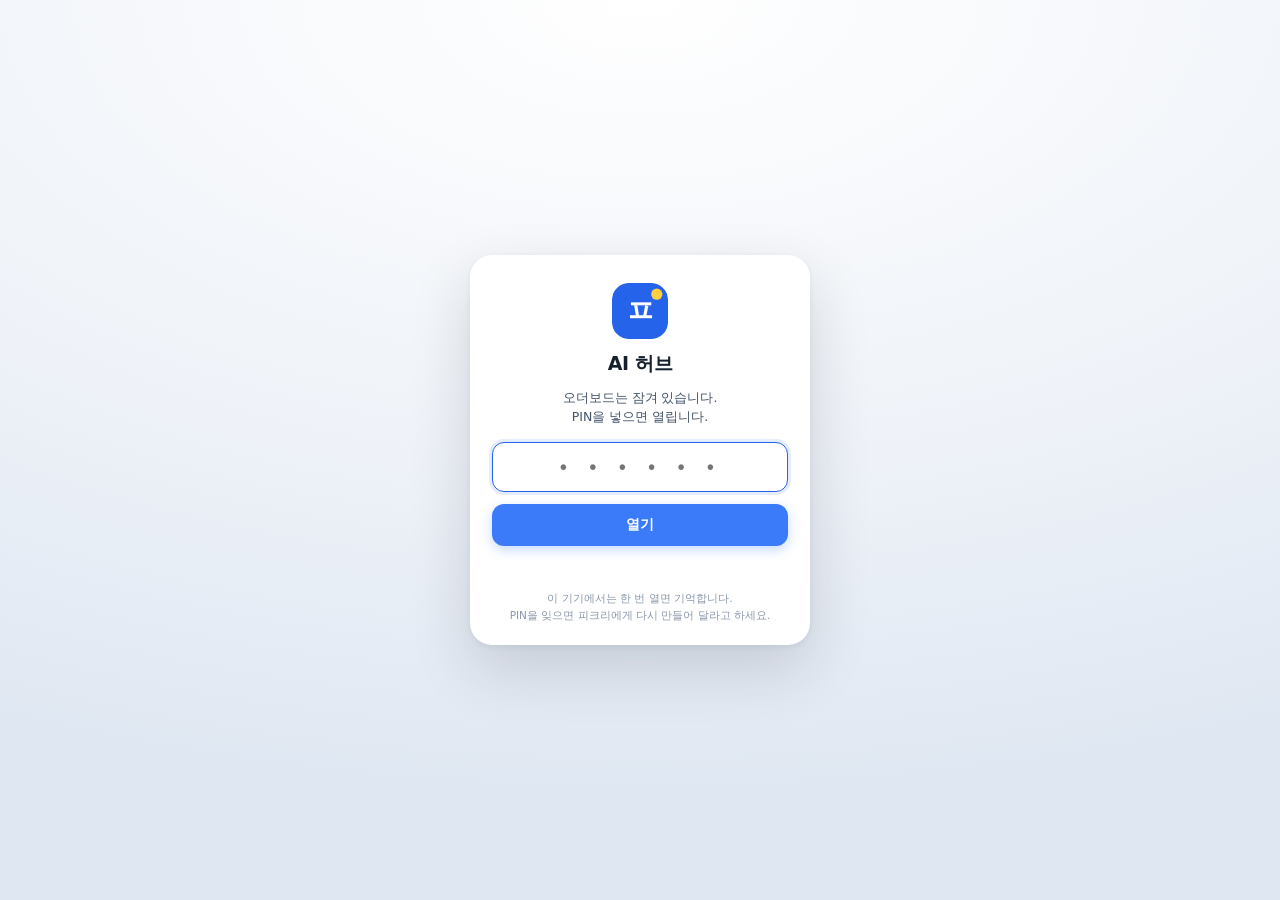
==== commit 5c530979: "AI 허브 PWA 배포 (PIN 잠금)" ====
--- a/index.html
+++ b/index.html
@@ -114,7 +114,7 @@
             <button class="send-btn" id="roomSend" type="button" aria-label="보내기">전송</button>
           </div>
           <div class="composer-foot">
-            <span class="fine" id="sendHint">설정에서 Gemini 키를 넣으면 4명이 바로 답합니다</span>
+            <span class="fine" id="sendHint">설정에서 Gemini 키를 넣으면 6명이 바로 답합니다</span>
           </div>
         </form>
       </div>
@@ -176,7 +176,7 @@
         <div class="card block" id="geminiCard">
           <h3 class="card-h">실시간 AI 단톡방 · Gemini <span class="tag-local">이 브라우저에만 저장</span></h3>
           <p class="fine">
-            API 키를 넣으면 단톡방에서 부이 → 키링 → 뀨 → 피크리가 <b>실시간으로 이어서</b> 답합니다.
+            API 키를 넣으면 단톡방에서 부이 → 키링 → 뀨 → 제미나이 → 클로드 → 피크리가 <b>실시간으로 이어서</b> 답합니다.
             키는 이 브라우저의 <code>localStorage</code>에만 남고, 코드·GitHub 저장소에는 절대 저장하지 않습니다.
             키 발급: <a href="https://aistudio.google.com/apikey" target="_blank" rel="noopener noreferrer">aistudio.google.com/apikey</a>
           </p>
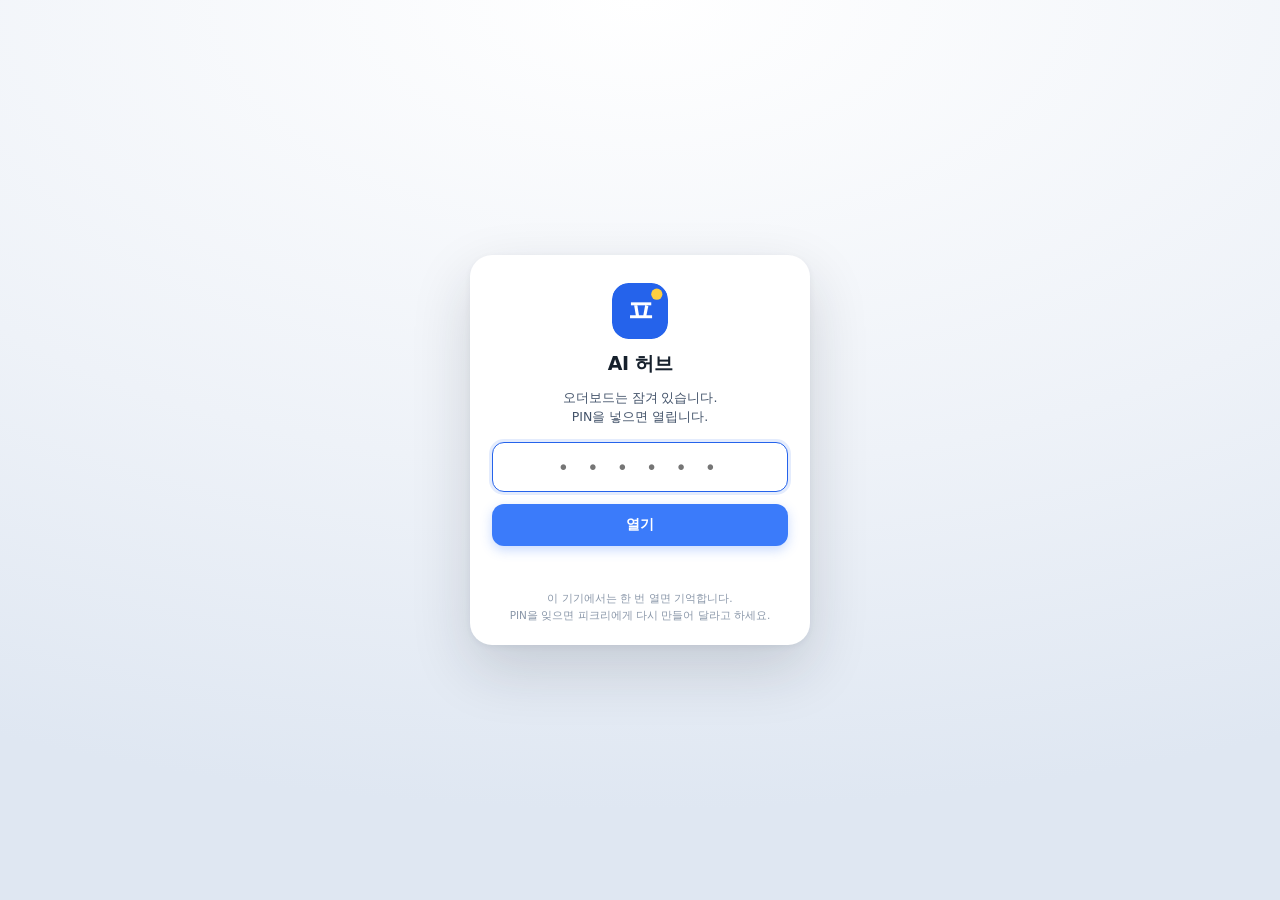
==== commit 4c1f8284: "AI 허브 PWA 배포 (PIN 잠금)" ====
--- a/index.html
+++ b/index.html
@@ -236,6 +236,34 @@
           <p class="fine" id="verifyResult"></p>
         </div>
 
+        <!-- 뀨 웹훅 -->
+        <div class="card block" id="kkyuCard">
+          <h3 class="card-h">뀨 웹훅 연동 <span class="tag-local">이 브라우저에만 저장</span></h3>
+          <p class="fine">
+            뀨 웹훅 <b>URL</b>과 <b>Secret</b>을 넣으면 단톡방에서 글을 보낼 때 오더가 <b>텔레그램 방과 뀨 본체</b>로 동시에 나갑니다.
+            뀨는 웹훅을 받는 즉시 깨어나고, 텔레그램 방은 피크리 5분 폴링 · 키링 5분 순찰이 집어 갑니다.
+            주소와 Secret은 이 브라우저의 <code>localStorage</code>에만 남고 코드·GitHub 저장소에는 넣지 않습니다.
+          </p>
+          <label class="field">
+            <span>뀨 웹훅 URL <b class="state" id="kkyuUrlState">없음</b></span>
+            <input id="kkyuWebhook" type="url" inputmode="url" autocomplete="off" spellcheck="false" placeholder="https://… (Apps Script 웹앱 주소)" />
+          </label>
+          <label class="field">
+            <span>뀨 웹훅 Secret <b class="state" id="kkyuSecretState">없음</b></span>
+            <input id="kkyuSecret" type="password" autocomplete="off" spellcheck="false" placeholder="웹훅 Secret (비워두면 저장 안 함)" />
+          </label>
+          <label class="switch">
+            <input id="kkyuRelay" type="checkbox" />
+            <span>메시지 전송 시 텔레그램 · 뀨 웹훅 동시 전송</span>
+          </label>
+          <div class="row-actions">
+            <button class="ghost-btn primary" id="saveKkyu" type="button">저장</button>
+            <button class="ghost-btn" id="clearKkyu" type="button">지우기</button>
+            <button class="ghost-btn" id="testKkyu" type="button">뀨 웹훅 테스트</button>
+          </div>
+          <p class="fine" id="kkyuResult">봇 토큰·방 ID 또는 웹훅 URL 중 하나만 있어도 위 스위치는 켜집니다.</p>
+        </div>
+
         <!-- 대화 기록 -->
         <div class="card block">
           <h3 class="card-h">대화 기록</h3>
@@ -264,6 +292,7 @@
             <li>앱은 PIN 잠금 뒤에 열린다 — 폰을 잠깐 빌려줘도 대화·오더가 보이지 않는다</li>
             <li>API 키는 브라우저에서만 쓰이고, 화면·로그·저장 파일에 평문으로 남기지 않는다</li>
             <li>텔레그램 미러는 켤 때만 전송한다 (기본 꺼짐)</li>
+            <li>뀨 웹훅 URL·Secret도 브라우저 <code>localStorage</code>에만 둔다 — 화면과 저장소에는 마스킹해서 보여준다</li>
           </ul>
         </div>
 
--- a/styles.css
+++ b/styles.css
@@ -582,6 +582,12 @@
 
 .bfoot{display:flex;align-items:center;gap:6px;margin:3px 2px 0;font-size:9.5px;color:#a19d90;flex-wrap:wrap}
 .bfoot .bspd{color:#b7b2a3}
+.relay-badge{display:inline-flex;align-items:center;gap:3px;font-size:9px;font-weight:800;border-radius:6px;padding:2px 6px;line-height:1.3;white-space:nowrap}
+.bmsg.me .relay-badge{order:-1}
+.relay-badge.ok{color:#12804c;background:#e6f8ee}
+.relay-badge.part{color:#a06b12;background:#fdf3d9}
+.relay-badge.fail{color:#a32f2a;background:#fdeae8}
+.relay-badge.wait{color:#5b6b80;background:#eef2f8}
 .bfoot .mini-link{border:0;background:transparent;color:#2f6bff;font-size:9.5px;font-weight:800;padding:0}
 
 .thin-dots{display:inline-flex;gap:2px;margin-left:1px;align-items:center}
@@ -624,6 +630,7 @@
 .switch span{line-height:1.4}
 #geminiResult{font-size:10.5px;line-height:1.6;color:#7a8899;margin-top:9px;word-break:break-word}
 #geminiResult.err{color:#a32f2a}
+#kkyuResult.err{color:#a32f2a}
 .field input[list]{background:#f8fafd}
 #geminiCard a{color:#1d5fd0;font-weight:700}
 
@@ -631,7 +638,7 @@
   .room-bar{padding:7px 11px}
   .room-tt strong{font-size:12.5px}
   .room-tt span{font-size:10px}
-  .engine-pill{max-width:118px;font-size:9px;padding:2px 7px}
+  .engine-pill{max-width:132px;font-size:9px;padding:2px 7px}
   .round-pill{font-size:9px;padding:2px 6px}
   .room-feed{padding:10px 9px 6px}
   .bfeed-inner{gap:12px}
@@ -646,7 +653,7 @@
 @media (max-width:430px){
   .room-composer .chip-target{padding:3px 8px 3px 6px;font-size:10.5px}
   .room-composer .chip-target .ct-av{width:14px;height:14px}
-  .engine-pill{max-width:96px}
+  .engine-pill{max-width:124px}
 }
 
 /* 데스크톱 — 카톡 PC처럼 가운데 컬럼으로 모아 준다 */
@@ -676,6 +683,17 @@
 .field select{border:1px solid var(--line);border-radius:11px;padding:9px 12px;font-size:12.5px;background:#f8fafd;width:100%}
 .field select:focus{outline:none;border-color:#b9d1f7;background:#fff;box-shadow:0 0 0 3px rgba(47,123,246,.1)}
 
+/* 상단 바 — 모델 배지가 잘리지 않게, 제목이 줄어들게 */
+.room-title{min-width:0}
+.room-tt{min-width:0;overflow:hidden}
+.room-tt span{white-space:nowrap;overflow:hidden;text-overflow:ellipsis}
+.room-tools{flex:none}
+.engine-pill{flex:none}
+@media (max-width:640px){
+  .composer-foot{display:none}          /* 폰에서는 안내줄을 숨겨 입력창이 잘리지 않게 */
+  .room-composer{padding-bottom:calc(9px + env(safe-area-inset-bottom))}
+}
+
 /* =========================================================
    PWA · 잠금 화면 (정적 배포판에서만 붙습니다)
    ========================================================= */
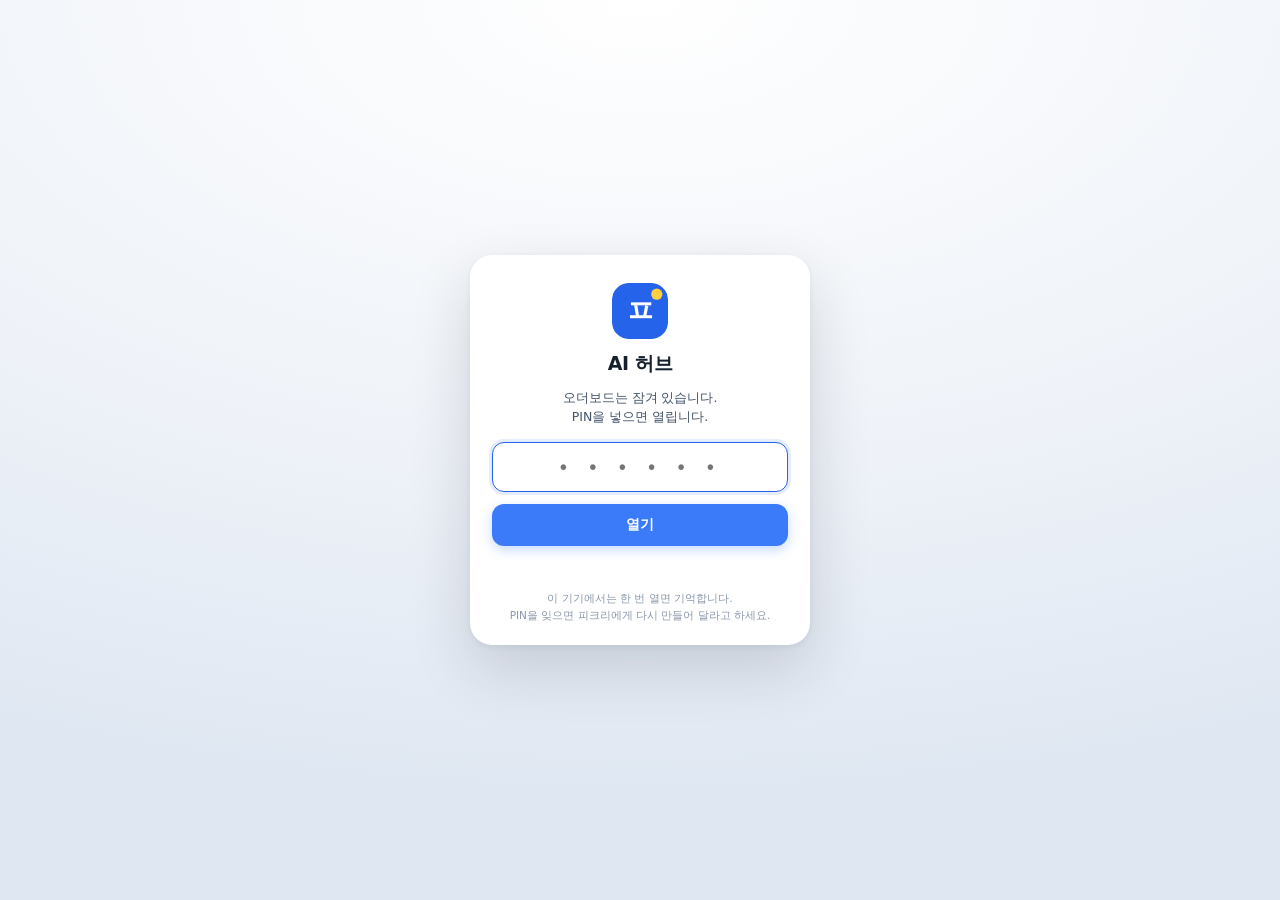
==== commit 879a8484: "AI 허브 PWA 배포 (PIN 잠금)" ====
--- a/index.html
+++ b/index.html
@@ -86,7 +86,7 @@
             <span class="room-ico" aria-hidden="true">💬</span>
             <div class="room-tt">
               <strong>AI 단톡방</strong>
-              <span id="roomSub">피크리 · 부이 · 키링 · 뀨 · 제미나이 · 클로드 · 방장</span>
+              <span id="roomSub">피크리 · 도라 · 병두2 · 부이 · 키링 · 뀨 · 제미나이 · 클로드 · 방장</span>
             </div>
           </div>
           <div class="room-tools">
@@ -103,6 +103,8 @@
           <div class="chips mini" id="chipsMini" role="radiogroup" aria-label="대상 선택">
             <button class="chip-target" type="button" data-target="모두에게" role="radio" aria-checked="true"><span class="ct-ico">📣</span>모두에게</button>
             <button class="chip-target" type="button" data-target="피크리" role="radio" aria-checked="false"><span class="ct-av" data-av="pikri"></span>피크리</button>
+            <button class="chip-target" type="button" data-target="도라" role="radio" aria-checked="false"><span class="ct-av" data-av="dola"></span>🐥 도라</button>
+            <button class="chip-target" type="button" data-target="병두2" role="radio" aria-checked="false"><span class="ct-av" data-av="byeongdu2"></span>병두2</button>
             <button class="chip-target" type="button" data-target="부이" role="radio" aria-checked="false"><span class="ct-av" data-av="bui"></span>부이</button>
             <button class="chip-target" type="button" data-target="키링" role="radio" aria-checked="false"><span class="ct-av" data-av="keyring"></span>키링</button>
             <button class="chip-target" type="button" data-target="뀨" role="radio" aria-checked="false"><span class="ct-av" data-av="kkyu"></span>뀨</button>
@@ -114,7 +116,7 @@
             <button class="send-btn" id="roomSend" type="button" aria-label="보내기">전송</button>
           </div>
           <div class="composer-foot">
-            <span class="fine" id="sendHint">설정에서 Gemini 키를 넣으면 6명이 바로 답합니다</span>
+            <span class="fine" id="sendHint">설정에서 Gemini 키를 넣으면 8명이 바로 답합니다</span>
           </div>
         </form>
       </div>
@@ -210,6 +212,36 @@
           <p class="fine" id="geminiResult">기본값: 하이드로젠(gemini-4-hydrogen). 아르곤은 유료 등급 키에서 동작합니다.</p>
         </div>
 
+        <!-- Claude API -->
+        <div class="card block" id="claudeCard">
+          <h3 class="card-h">클로드 API 연동 (선택) <span class="tag-local">이 브라우저에만 저장</span></h3>
+          <p class="fine">
+            Anthropic 키를 넣으면 단톡방의 <b>클로드 차례</b>에 진짜 Claude가 답합니다(브라우저 직접 호출).
+            키가 비어 있으면 지금처럼 Gemini 기반 클로드 페르소나가 대신 답합니다.
+            키는 이 브라우저 <code>localStorage</code>에만 남습니다.
+          </p>
+          <label class="field">
+            <span>Claude API 키 (Anthropic) <b class="state" id="claudeKeyState">없음</b></span>
+            <input id="claudeKey" type="password" autocomplete="off" spellcheck="false" placeholder="sk-ant-… (비워두면 저장 안 함)" />
+          </label>
+          <label class="field">
+            <span>모델</span>
+            <input id="claudeModel" type="text" list="claudeModelList" autocomplete="off" spellcheck="false" placeholder="claude-3-5-sonnet-latest" />
+            <datalist id="claudeModelList">
+              <option value="claude-3-5-sonnet-latest"></option>
+              <option value="claude-3-5-haiku-latest"></option>
+              <option value="claude-sonnet-4-5"></option>
+              <option value="claude-haiku-4-5"></option>
+            </datalist>
+          </label>
+          <div class="row-actions">
+            <button class="ghost-btn primary" id="saveClaude" type="button">저장</button>
+            <button class="ghost-btn" id="testClaude" type="button">클로드 연결 테스트</button>
+            <button class="ghost-btn" id="clearClaude" type="button">키 지우기</button>
+          </div>
+          <p class="fine" id="claudeResult">키가 없으면 클로드는 Gemini 페르소나로 답합니다(비용은 Gemini 쪽으로).</p>
+        </div>
+
         <!-- 텔레그램 미러 -->
         <div class="card block">
           <h3 class="card-h">텔레그램 연동 (선택) <span class="tag-local">이 브라우저에만 저장</span></h3>
@@ -262,6 +294,19 @@
             <button class="ghost-btn" id="testKkyu" type="button">뀨 웹훅 테스트</button>
           </div>
           <p class="fine" id="kkyuResult">봇 토큰·방 ID 또는 웹훅 URL 중 하나만 있어도 위 스위치는 켜집니다.</p>
+        </div>
+
+        <!-- AI별 연동 상태 -->
+        <div class="card block" id="linkStatusCard">
+          <h3 class="card-h">AI별 연동 상태 <span class="tag-local">실제 도달 경로</span></h3>
+          <p class="fine">
+            웹에서 부른 AI가 <b>실제 본체까지</b> 닿는지 정리한 표입니다. 아래 상태 배지는 지금 이 브라우저의 설정을 반영합니다.
+          </p>
+          <div class="link-table" id="linkStatus"></div>
+          <p class="fine">
+            오더를 보내면 뀨 웹훅에는 <code>order_id</code>·<code>sheet_row</code>·<code>write_column: "I"</code>가 함께 나갑니다.
+            시트 행 번호는 스냅샷의 마지막 오더 번호 + 1로 계산한 <b>예상값</b>이고, 실제 행은 텔레그램을 받은 피크리·키링(5분 폴링)이 같은 규칙으로 만듭니다.
+          </p>
         </div>
 
         <!-- 대화 기록 -->
@@ -293,6 +338,7 @@
             <li>API 키는 브라우저에서만 쓰이고, 화면·로그·저장 파일에 평문으로 남기지 않는다</li>
             <li>텔레그램 미러는 켤 때만 전송한다 (기본 꺼짐)</li>
             <li>뀨 웹훅 URL·Secret도 브라우저 <code>localStorage</code>에만 둔다 — 화면과 저장소에는 마스킹해서 보여준다</li>
+            <li>부이·클로드는 본체 자동 호출 경로가 없다 — 웹 페르소나 혹은 방에서 사람이 부르는 방식으로만 반응한다</li>
           </ul>
         </div>
 
--- a/styles.css
+++ b/styles.css
@@ -631,6 +631,25 @@
 #geminiResult{font-size:10.5px;line-height:1.6;color:#7a8899;margin-top:9px;word-break:break-word}
 #geminiResult.err{color:#a32f2a}
 #kkyuResult.err{color:#a32f2a}
+.link-table{display:flex;flex-direction:column;gap:7px;margin-top:10px}
+.link-row{display:flex;gap:9px;align-items:flex-start;border:1px solid var(--line);border-radius:12px;padding:8px 10px;background:#fbfcfe}
+.lr-av{width:22px;height:22px;border-radius:7px;overflow:hidden;flex:none}
+.lr-av svg{width:100%;height:100%;display:block}
+.lr-body{min-width:0;flex:1}
+.lr-head{display:flex;align-items:center;gap:6px;flex-wrap:wrap}
+.lr-head b{font-size:12px;color:#243246}
+.lr-chip{font-size:9px;font-weight:800;border-radius:6px;padding:2px 6px}
+.lr-chip.ok{color:#12804c;background:#e6f8ee}
+.lr-chip.part{color:#a06b12;background:#fdf3d9}
+.lr-chip.wait{color:#2f5fd0;background:#eef1ff}
+.lr-cfg{font-size:9px;font-weight:800;border-radius:6px;padding:2px 6px;background:#eef2f8;color:#5b6b80}
+.lr-cfg.live{background:#e6f8ee;color:#12804c}
+.lr-cfg.off{background:#fdecec;color:#a32f2a}
+.lr-cfg.none{background:#f1f3f7;color:#8a94a3}
+.lr-via{margin:3px 0 0;font-size:11px;font-weight:700;color:#3c4a5c;line-height:1.45}
+.lr-note{margin:2px 0 0;font-size:10px;color:#93a2b6;line-height:1.5}
+.bbadge.second{background:#e8efff;color:#2f5fd0;border-color:#d5e0ff}
+.bbadge.dola{background:#fff6d9;color:#8a6a12;border-color:#ffe9a8}
 .field input[list]{background:#f8fafd}
 #geminiCard a{color:#1d5fd0;font-weight:700}
 
